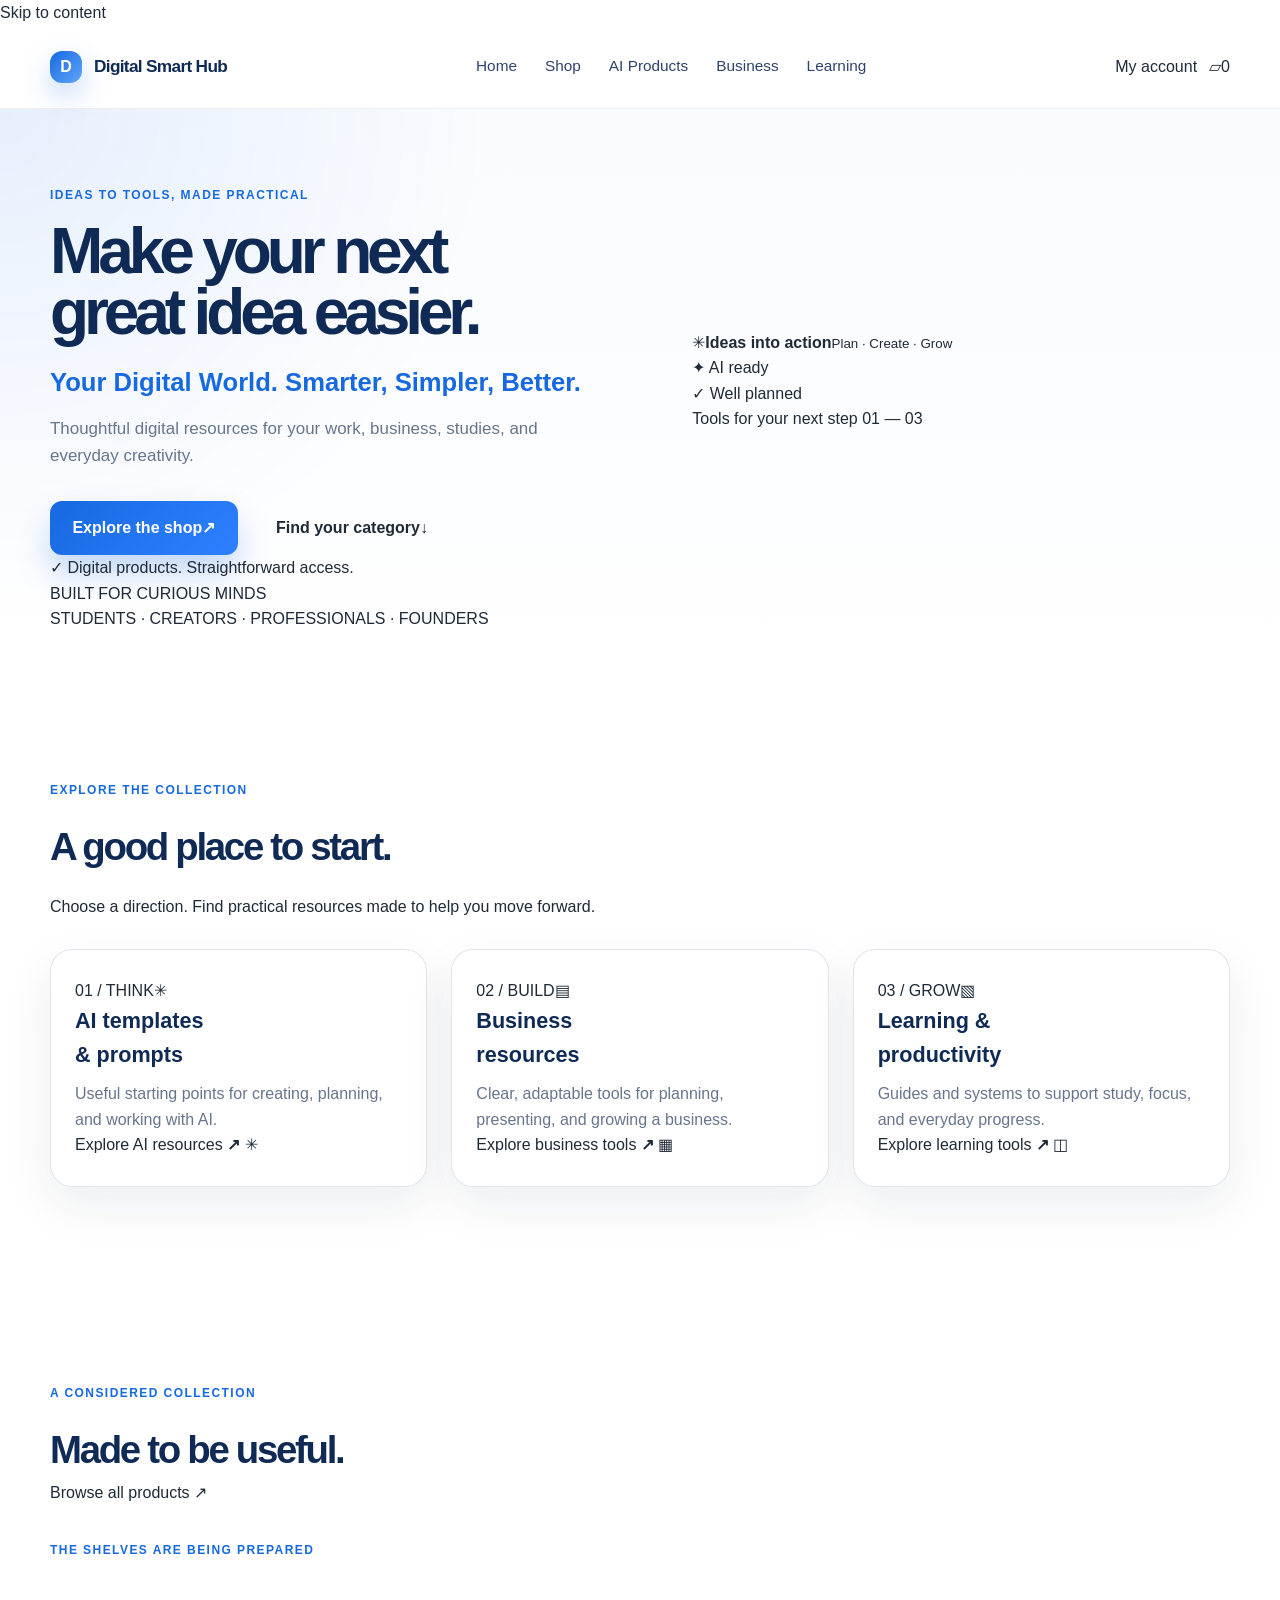
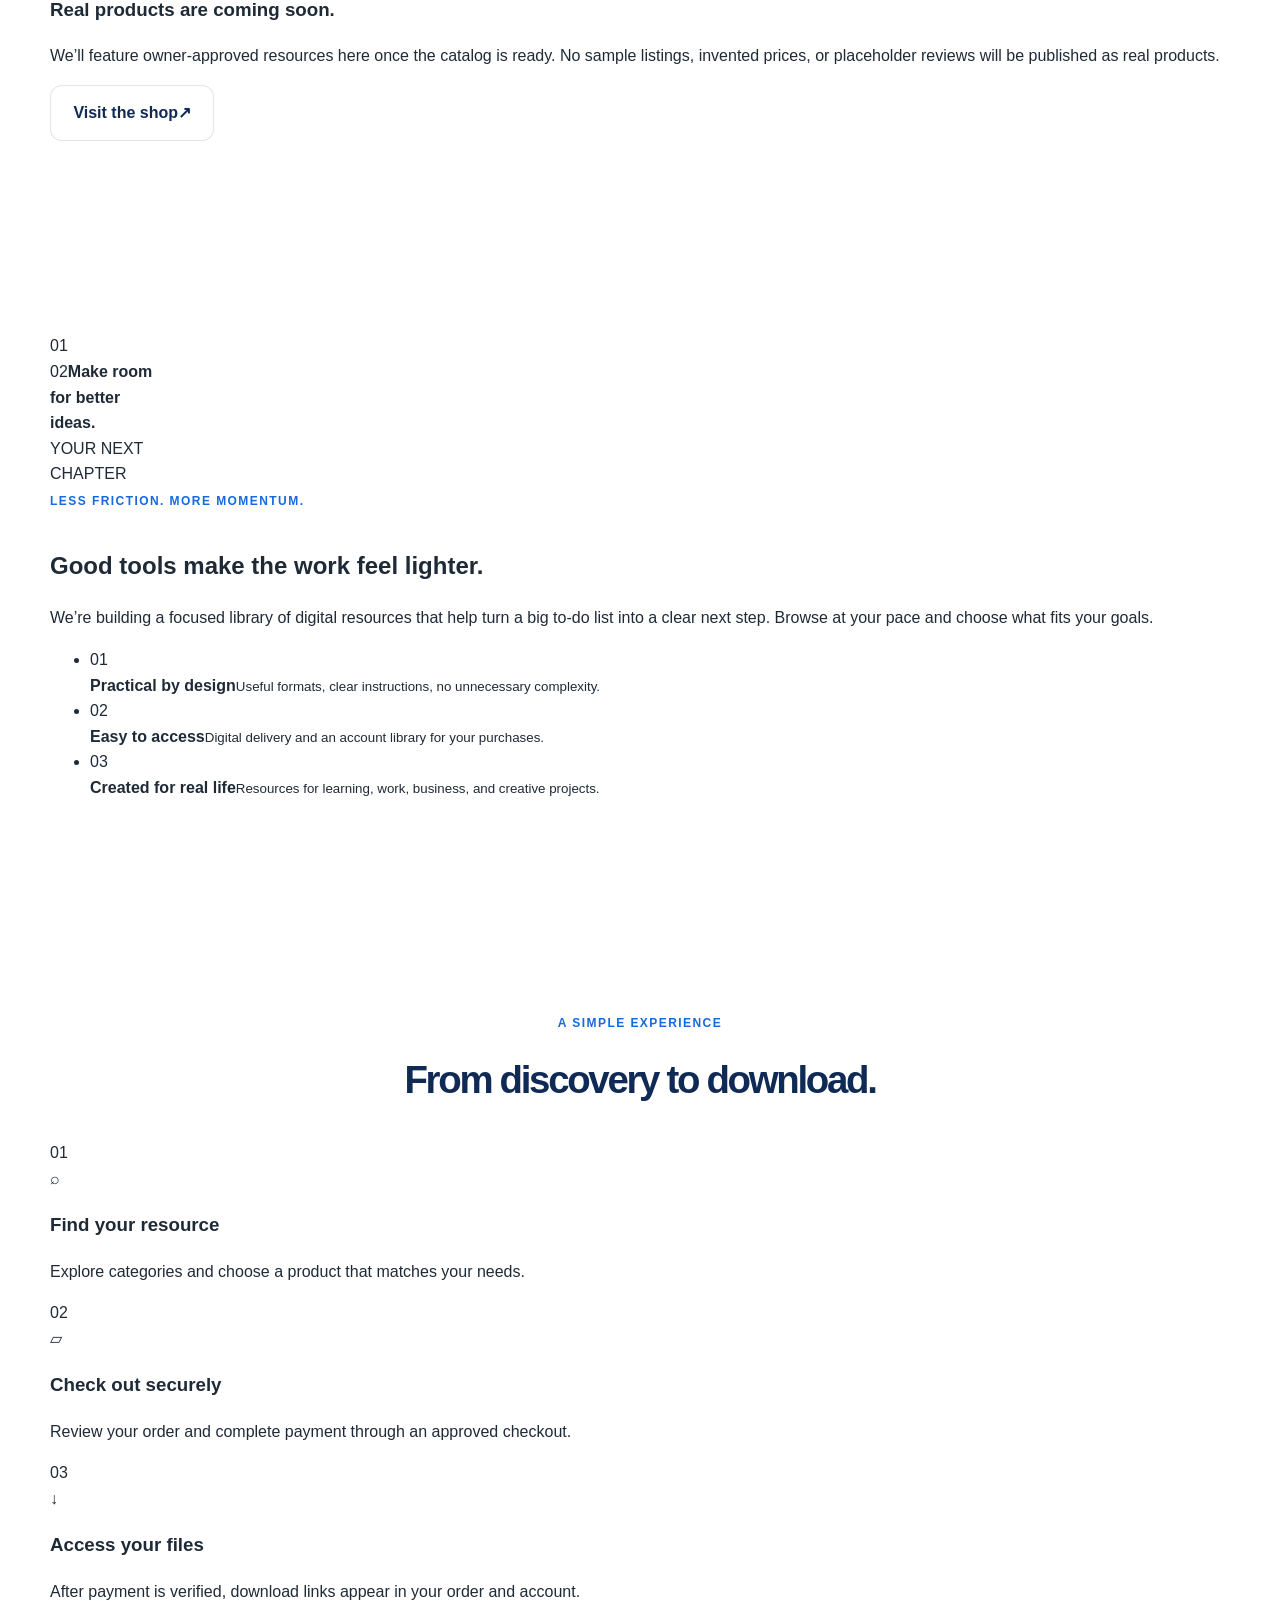
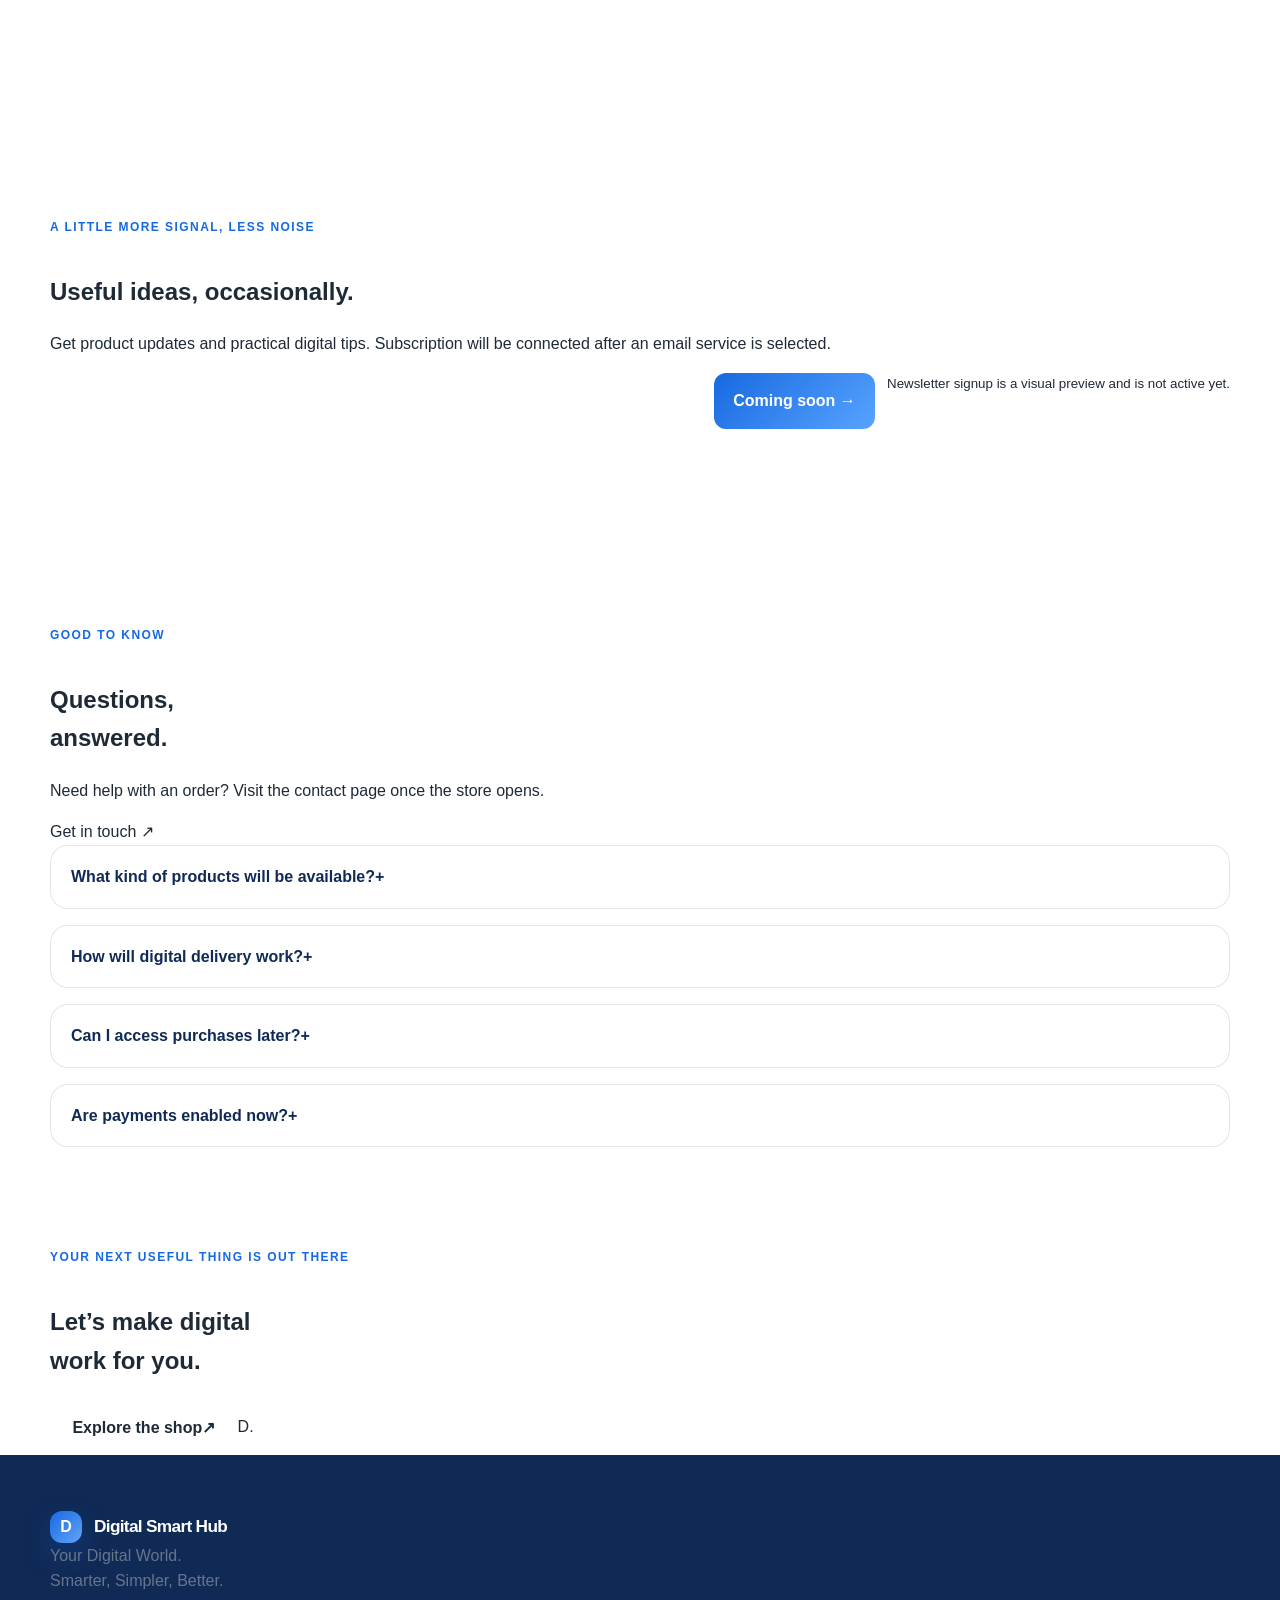
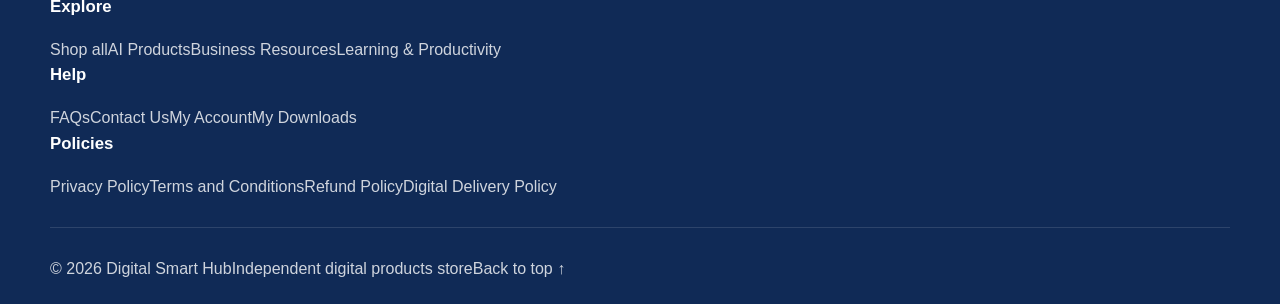
==== digital-smart-hub/index.html @ b4d683ee "Add Digital Smart Hub responsive homepage design prototype" ====
<!doctype html>
<html lang="en">
  <head>
    <meta charset="utf-8" />
    <meta name="viewport" content="width=device-width, initial-scale=1" />
    <meta name="theme-color" content="#102a56" />
    <title>Digital Smart Hub — Your Digital World. Smarter, Simpler, Better.</title>
    <meta name="description" content="Explore digital resources for AI, business, learning, and productivity. Digital Smart Hub helps you work and learn smarter." />
    <link rel="preconnect" href="https://fonts.googleapis.com" />
    <link rel="preconnect" href="https://fonts.gstatic.com" crossorigin />
    <link href="https://fonts.googleapis.com/css2?family=DM+Sans:wght@400;500;600;700&family=Manrope:wght@500;600;700;800&display=swap" rel="stylesheet" />
    <link rel="stylesheet" href="styles.css" />
  </head>
  <body>
    <a class="skip-link" href="#main">Skip to content</a>
    <header class="site-header">
      <div class="container nav-wrap">
        <a class="brand" href="index.html" aria-label="Digital Smart Hub home">
          <span class="brand-mark" aria-hidden="true">D</span>
          <span class="brand-text">Digital <strong>Smart Hub</strong></span>
        </a>
        <nav class="main-nav" aria-label="Main navigation">
          <a class="active" href="index.html">Home</a>
          <a href="shop.html">Shop</a>
          <a href="shop.html#ai">AI Products</a>
          <a href="shop.html#business">Business</a>
          <a href="shop.html#learning">Learning</a>
        </nav>
        <div class="nav-actions">
          <a class="account-link" href="#account">My account</a>
          <a class="cart-link" href="#cart" aria-label="Cart, 0 items"><span aria-hidden="true">▱</span><span class="cart-count">0</span></a>
        </div>
      </div>
    </header>

    <main id="main">
      <section class="hero">
        <div class="container hero-inner">
          <div class="hero-copy">
            <span class="eyebrow"><span class="eyebrow-dot"></span> Ideas to tools, made practical</span>
            <h1>Make your next<br /><span>great idea</span> easier.</h1>
            <p class="tagline">Your Digital World. Smarter, Simpler, Better.</p>
            <p class="subtext">Thoughtful digital resources for your work, business, studies, and everyday creativity.</p>
            <div class="hero-actions">
              <a class="btn btn-primary" href="shop.html">Explore the shop <span aria-hidden="true">↗</span></a>
              <a class="btn btn-text" href="#categories">Find your category <span aria-hidden="true">↓</span></a>
            </div>
            <div class="hero-note"><span class="note-check" aria-hidden="true">✓</span> Digital products. Straightforward access.</div>
          </div>
          <div class="hero-art" aria-label="Abstract illustration of digital tools and documents">
            <div class="art-orbit orbit-one"></div><div class="art-orbit orbit-two"></div>
            <div class="art-glow"></div>
            <div class="art-window window-back"><div class="window-top"><i></i><i></i><i></i></div><div class="window-lines"><b></b><b></b><b></b></div></div>
            <div class="art-window window-front"><div class="window-top"><i></i><i></i><i></i></div><div class="art-document"><span class="doc-icon">✳</span><b>Ideas into action</b><small>Plan · Create · Grow</small><span class="doc-progress"><i></i></span></div></div>
            <div class="floating-chip chip-ai"><span>✦</span> AI ready</div>
            <div class="floating-chip chip-plan"><span>✓</span> Well planned</div>
            <div class="art-caption">Tools for your next step <span>01 — 03</span></div>
          </div>
        </div>
        <div class="hero-bottom container"><span>BUILT FOR CURIOUS MINDS</span><div class="hero-bottom-line"></div><span>STUDENTS · CREATORS · PROFESSIONALS · FOUNDERS</span></div>
      </section>

      <section class="section categories" id="categories">
        <div class="container">
          <div class="section-heading heading-row"><div><span class="eyebrow">Explore the collection</span><h2>A good place to start.</h2></div><p>Choose a direction. Find practical resources made to help you move forward.</p></div>
          <div class="category-grid">
            <a class="category-card category-ai" id="ai" href="shop.html#ai">
              <span class="category-number">01 / THINK</span><span class="category-icon" aria-hidden="true">✳</span>
              <h3>AI templates<br />&amp; prompts</h3><p>Useful starting points for creating, planning, and working with AI.</p><span class="category-link">Explore AI resources <b aria-hidden="true">↗</b></span>
              <span class="category-decoration decoration-ai" aria-hidden="true">✳</span>
            </a>
            <a class="category-card category-business" id="business" href="shop.html#business">
              <span class="category-number">02 / BUILD</span><span class="category-icon" aria-hidden="true">▤</span>
              <h3>Business<br />resources</h3><p>Clear, adaptable tools for planning, presenting, and growing a business.</p><span class="category-link">Explore business tools <b aria-hidden="true">↗</b></span>
              <span class="category-decoration decoration-business" aria-hidden="true">▦</span>
            </a>
            <a class="category-card category-learning" id="learning" href="shop.html#learning">
              <span class="category-number">03 / GROW</span><span class="category-icon" aria-hidden="true">▧</span>
              <h3>Learning &amp;<br />productivity</h3><p>Guides and systems to support study, focus, and everyday progress.</p><span class="category-link">Explore learning tools <b aria-hidden="true">↗</b></span>
              <span class="category-decoration decoration-learning" aria-hidden="true">◫</span>
            </a>
          </div>
        </div>
      </section>

      <section class="featured section">
        <div class="container">
          <div class="section-heading heading-row"><div><span class="eyebrow">A considered collection</span><h2>Made to be useful.</h2></div><a class="underlined-link" href="shop.html">Browse all products <span aria-hidden="true">↗</span></a></div>
          <div class="empty-catalog">
            <div class="empty-icon" aria-hidden="true"><span></span><span></span><span></span></div>
            <div><span class="eyebrow">The shelves are being prepared</span><h3>Real products are coming soon.</h3><p>We’ll feature owner-approved resources here once the catalog is ready. No sample listings, invented prices, or placeholder reviews will be published as real products.</p></div>
            <a class="btn btn-secondary" href="shop.html">Visit the shop <span aria-hidden="true">↗</span></a>
          </div>
        </div>
      </section>

      <section class="editorial section">
        <div class="container editorial-grid">
          <div class="editorial-art" aria-hidden="true"><div class="editorial-paper paper-one"><span>01</span><i></i><i></i><i></i></div><div class="editorial-paper paper-two"><span>02</span><b>Make room<br />for better<br />ideas.</b><div class="paper-sun"></div></div><span class="editorial-stamp">YOUR NEXT<br />CHAPTER</span></div>
          <div class="editorial-copy"><span class="eyebrow">Less friction. More momentum.</span><h2>Good tools make the work feel lighter.</h2><p>We’re building a focused library of digital resources that help turn a big to-do list into a clear next step. Browse at your pace and choose what fits your goals.</p><ul class="value-list"><li><span>01</span><div><b>Practical by design</b><small>Useful formats, clear instructions, no unnecessary complexity.</small></div></li><li><span>02</span><div><b>Easy to access</b><small>Digital delivery and an account library for your purchases.</small></div></li><li><span>03</span><div><b>Created for real life</b><small>Resources for learning, work, business, and creative projects.</small></div></li></ul></div>
        </div>
      </section>

      <section class="section how-it-works">
        <div class="container"><div class="section-heading centered"><span class="eyebrow">A simple experience</span><h2>From discovery to download.</h2></div><div class="steps-grid"><article class="step"><span class="step-number">01</span><div class="step-mark">⌕</div><h3>Find your resource</h3><p>Explore categories and choose a product that matches your needs.</p></article><article class="step"><span class="step-number">02</span><div class="step-mark">▱</div><h3>Check out securely</h3><p>Review your order and complete payment through an approved checkout.</p></article><article class="step"><span class="step-number">03</span><div class="step-mark">↓</div><h3>Access your files</h3><p>After payment is verified, download links appear in your order and account.</p></article></div></div>
      </section>

      <section class="newsletter-section section">
        <div class="container newsletter-panel"><div><span class="eyebrow">A little more signal, less noise</span><h2>Useful ideas, occasionally.</h2><p>Get product updates and practical digital tips. Subscription will be connected after an email service is selected.</p></div><form class="newsletter-form" action="#" method="get"><label class="sr-only" for="newsletter-email">Your email address</label><input id="newsletter-email" type="email" placeholder="Your email address" autocomplete="email" required /><button type="button" aria-label="Newsletter signup not active yet">Coming soon <span aria-hidden="true">→</span></button><small>Newsletter signup is a visual preview and is not active yet.</small></form></div>
      </section>

      <section class="section faq-section" id="faq">
        <div class="container faq-layout"><div><span class="eyebrow">Good to know</span><h2>Questions,<br />answered.</h2><p>Need help with an order? Visit the contact page once the store opens.</p><a class="underlined-link" href="#contact">Get in touch <span aria-hidden="true">↗</span></a></div><div class="faq-list"><details><summary>What kind of products will be available?<span>+</span></summary><p>The planned catalog includes AI templates and prompts, business resources, and learning and productivity downloads. Only genuine, owner-approved products will be listed.</p></details><details><summary>How will digital delivery work?<span>+</span></summary><p>After a successful, verified payment, WooCommerce will provide access to downloadable files through the order confirmation and customer account.</p></details><details><summary>Can I access purchases later?<span>+</span></summary><p>Customers will be able to sign in and review eligible orders and downloads in their account. Exact download limits and expiry will depend on each product.</p></details><details><summary>Are payments enabled now?<span>+</span></summary><p>No. Payment methods will be enabled only after a gateway is verified for the merchant and approved by the owner.</p></details></div></div>
      </section>

      <section class="closing-cta"><div class="container closing-inner"><span class="eyebrow">Your next useful thing is out there</span><h2>Let’s make digital<br />work for you.</h2><a class="btn btn-light" href="shop.html">Explore the shop <span aria-hidden="true">↗</span></a><span class="closing-mark" aria-hidden="true">D.</span></div></section>
    </main>

    <footer class="site-footer" id="contact"><div class="container footer-main"><div class="footer-brand-col"><a class="brand footer-brand" href="index.html"><span class="brand-mark">D</span><span class="brand-text">Digital <strong>Smart Hub</strong></span></a><p>Your Digital World.<br />Smarter, Simpler, Better.</p></div><div class="footer-col"><h3>Explore</h3><a href="shop.html">Shop all</a><a href="shop.html#ai">AI Products</a><a href="shop.html#business">Business Resources</a><a href="shop.html#learning">Learning &amp; Productivity</a></div><div class="footer-col"><h3>Help</h3><a href="#faq">FAQs</a><a href="#contact">Contact Us</a><a href="#account">My Account</a><a href="#downloads">My Downloads</a></div><div class="footer-col"><h3>Policies</h3><a href="#privacy">Privacy Policy</a><a href="#terms">Terms and Conditions</a><a href="#refunds">Refund Policy</a><a href="#delivery">Digital Delivery Policy</a></div></div><div class="container footer-bottom"><span>© 2026 Digital Smart Hub</span><span>Independent digital products store</span><a href="#top">Back to top ↑</a></div></footer>
  </body>
</html>
---- digital-smart-hub/styles.css ----
:root {
  --white: #ffffff;
  --royal-blue: #1769e0;
  --midnight-navy: #102a56;
  --ice-blue: #eaf2ff;
  --soft-grey: #f4f6fa;
  --success-green: #19a974;
  --text: #1f2a37;
  --muted: #67758c;
  --border: rgba(16, 42, 86, 0.12);
  --shadow: 0 18px 48px rgba(17, 33, 58, 0.08);
}

* {
  box-sizing: border-box;
}

html {
  scroll-behavior: smooth;
}

body {
  margin: 0;
  font-family: "Inter", sans-serif;
  background: var(--white);
  color: var(--text);
  line-height: 1.6;
}

img {
  max-width: 100%;
  display: block;
}

a {
  color: inherit;
  text-decoration: none;
}

button,
input {
  font: inherit;
}

.container {
  width: min(1180px, calc(100% - 32px));
  margin: 0 auto;
}

.section {
  padding: 96px 0;
}

.alt-bg {
  background: linear-gradient(180deg, var(--ice-blue) 0%, rgba(234, 242, 255, 0.45) 100%);
}

.site-header {
  position: sticky;
  top: 0;
  z-index: 50;
  background: rgba(255, 255, 255, 0.9);
  backdrop-filter: blur(12px);
  border-bottom: 1px solid rgba(16, 42, 86, 0.08);
}

.nav-wrap {
  display: flex;
  align-items: center;
  justify-content: space-between;
  min-height: 82px;
  gap: 24px;
}

.brand {
  display: inline-flex;
  align-items: center;
  gap: 12px;
  font-weight: 800;
  color: var(--midnight-navy);
}

.brand-mark {
  display: grid;
  place-items: center;
  width: 32px;
  height: 32px;
  border-radius: 12px;
  background: linear-gradient(135deg, var(--royal-blue), #60a5fa);
  color: var(--white);
  font-size: 1rem;
  box-shadow: 0 12px 28px rgba(23, 105, 224, 0.26);
}

.brand-text {
  font-size: 1.08rem;
  letter-spacing: -0.04em;
}

.main-nav {
  display: flex;
  align-items: center;
  gap: 28px;
  color: var(--midnight-navy);
  font-size: 0.96rem;
}

.main-nav a {
  opacity: 0.88;
  transition: opacity 0.2s ease;
}

.main-nav a:hover,
.main-nav a:focus-visible {
  opacity: 1;
}

.nav-actions {
  display: flex;
  align-items: center;
  gap: 12px;
}

.btn {
  display: inline-flex;
  align-items: center;
  justify-content: center;
  border-radius: 12px;
  font-weight: 700;
  padding: 0.9rem 1.4rem;
  transition: transform 0.2s ease, box-shadow 0.2s ease;
}

.btn:hover,
.btn:focus-visible {
  transform: translateY(-1px);
}

.btn-primary {
  background: linear-gradient(135deg, var(--royal-blue), #2f80ff);
  color: var(--white);
  box-shadow: 0 18px 32px rgba(23, 105, 224, 0.25);
}

.btn-secondary,
.btn-ghost {
  background: var(--white);
  color: var(--midnight-navy);
  border: 1px solid var(--border);
}

.hero {
  background:
    radial-gradient(circle at top left, rgba(23, 105, 224, 0.08), transparent 35%),
    linear-gradient(180deg, #f9fbff 0%, #ffffff 100%);
  padding: 72px 0 48px;
}

.hero-inner {
  display: grid;
  grid-template-columns: 1.05fr 0.95fr;
  align-items: center;
  gap: 48px;
}

.eyebrow {
  display: inline-block;
  font-size: 0.75rem;
  font-weight: 700;
  letter-spacing: 0.12em;
  text-transform: uppercase;
  color: var(--royal-blue);
  margin-bottom: 16px;
}

.eyebrow-compact {
  letter-spacing: 0.1em;
}

.hero-copy h1 {
  margin: 0;
  font-size: clamp(2.8rem, 5vw, 5rem);
  line-height: 0.96;
  letter-spacing: -0.08em;
  color: var(--midnight-navy);
}

.tagline {
  margin: 18px 0 12px;
  font-size: clamp(1.15rem, 2vw, 1.6rem);
  font-weight: 650;
  color: var(--royal-blue);
}

.subtext {
  margin: 0;
  max-width: 560px;
  color: var(--muted);
  font-size: 1.06rem;
}

.hero-actions {
  display: flex;
  flex-wrap: wrap;
  gap: 16px;
  margin-top: 32px;
}

.trust-row {
  list-style: none;
  display: flex;
  gap: 20px;
  flex-wrap: wrap;
  padding: 0;
  margin: 28px 0 0;
  color: var(--muted);
  font-weight: 600;
}

.trust-row li {
  position: relative;
  padding-left: 18px;
}

.trust-row li::before {
  content: "•";
  position: absolute;
  left: 0;
  color: var(--success-green);
}

.hero-visual {
  display: flex;
  justify-content: center;
}

.product-showcase-card {
  width: min(480px, 100%);
  background: linear-gradient(180deg, #fbfcff 0%, #ffffff 100%);
  border: 1px solid var(--border);
  border-radius: 28px;
  box-shadow: var(--shadow);
  padding: 18px;
}

.product-ribbon {
  display: inline-flex;
  padding: 8px 12px;
  border-radius: 999px;
  background: rgba(23, 105, 224, 0.1);
  color: var(--royal-blue);
  font-size: 0.72rem;
  font-weight: 700;
  letter-spacing: 0.06em;
  text-transform: uppercase;
}

.product-visual {
  position: relative;
  display: grid;
  place-items: center;
  min-height: 290px;
  margin-top: 18px;
  border-radius: 18px;
  background: linear-gradient(135deg, rgba(23, 105, 224, 0.08), rgba(16, 42, 86, 0.04)), #f3f7ff;
  overflow: hidden;
}

.mini-card {
  position: absolute;
  border-radius: 18px;
  border: 1px solid rgba(16, 42, 86, 0.08);
  box-shadow: 0 18px 40px rgba(16, 42, 86, 0.08);
}

.card-1 {
  width: 220px;
  height: 130px;
  background: linear-gradient(135deg, rgba(23, 105, 224, 0.2), rgba(16, 42, 86, 0.12));
  transform: rotate(-10deg) translateX(-26px) translateY(24px);
}

.card-2 {
  width: 220px;
  height: 130px;
  background: linear-gradient(135deg, rgba(16, 42, 86, 0.15), rgba(23, 105, 224, 0.2));
  transform: translateY(-8px);
}

.card-3 {
  width: 180px;
  height: 100px;
  background: linear-gradient(135deg, rgba(146, 194, 255, 0.75), rgba(90, 161, 255, 0.4));
  transform: rotate(12deg) translateX(40px) translateY(42px);
}

.showcase-meta {
  padding: 20px 10px 8px;
}

.label {
  color: var(--royal-blue);
  letter-spacing: 0.08em;
  text-transform: uppercase;
  font-size: 0.7rem;
  font-weight: 700;
}

.showcase-meta h2 {
  margin: 10px 0 8px;
  font-size: clamp(1.6rem, 3vw, 2.25rem);
  letter-spacing: -0.06em;
  color: var(--midnight-navy);
}

.showcase-meta p {
  margin: 0;
  color: var(--muted);
}

.showcase-footer {
  display: flex;
  align-items: center;
  justify-content: space-between;
  gap: 12px;
  margin-top: 18px;
  color: var(--midnight-navy);
  font-weight: 600;
}

.price {
  color: var(--royal-blue);
}

.section-heading {
  margin-bottom: 30px;
}

.section-heading h2 {
  margin: 0;
  font-size: clamp(2rem, 3vw, 2.8rem);
  letter-spacing: -0.06em;
  color: var(--midnight-navy);
}

.centered {
  text-align: center;
}

.split-heading {
  display: flex;
  justify-content: space-between;
  align-items: end;
  gap: 16px;
}

.text-link {
  font-weight: 700;
  color: var(--royal-blue);
}

.category-grid,
.product-grid,
.benefit-grid,
.mini-grid {
  display: grid;
  gap: 24px;
}

.category-grid {
  grid-template-columns: repeat(3, minmax(0, 1fr));
}

.category-card {
  padding: 28px 24px;
  border: 1px solid var(--border);
  border-radius: 22px;
  background: var(--white);
  box-shadow: var(--shadow);
}

.card-blue {
  background: linear-gradient(180deg, rgba(23, 105, 224, 0.03), rgba(255, 255, 255, 1));
}

.card-navy {
  background: linear-gradient(180deg, rgba(16, 42, 86, 0.03), rgba(255, 255, 255, 1));
}

.card-sky {
  background: linear-gradient(180deg, rgba(92, 165, 255, 0.06), rgba(255, 255, 255, 1));
}

.icon-circle {
  width: 52px;
  height: 52px;
  display: grid;
  place-items: center;
  border-radius: 16px;
  background: var(--ice-blue);
  color: var(--royal-blue);
  font-size: 1.25rem;
  margin-bottom: 16px;
}

.category-card h3 {
  margin: 0 0 8px;
  font-size: 1.35rem;
  color: var(--midnight-navy);
}

.category-card p,
.product-body p,
.benefit-item p,
.mini-card-product p,
.site-footer p,
.site-footer li,
.faq-list p {
  margin: 0;
  color: var(--muted);
}

.product-grid {
  grid-template-columns: repeat(3, minmax(0, 1fr));
}

.product-card {
  border: 1px solid var(--border);
  border-radius: 22px;
  overflow: hidden;
  background: var(--white);
  box-shadow: var(--shadow);
}

.product-image {
  position: relative;
  display: grid;
  place-items: center;
  min-height: 180px;
  background: linear-gradient(135deg, rgba(23, 105, 224, 0.1), rgba(16, 42, 86, 0.06));
  color: var(--white);
  font-weight: 700;
  letter-spacing: 0.05em;
  text-transform: uppercase;
}

.product-image span {
  display: inline-flex;
  padding: 10px 14px;
  background: rgba(16, 42, 86, 0.4);
  border-radius: 999px;
}

.image-one {
  background: linear-gradient(135deg, #285dea, #64a4ff);
}

.image-two {
  background: linear-gradient(135deg, #102a56, #2a4a78);
}

.image-three {
  background: linear-gradient(135deg, #4cb5f5, #0f6db7);
}

.product-body {
  padding: 20px 20px 18px;
}

.tag {
  display: inline-flex;
  border-radius: 999px;
  padding: 6px 10px;
  background: var(--soft-grey);
  color: var(--royal-blue);
  font-size: 0.72rem;
  font-weight: 700;
  text-transform: uppercase;
  letter-spacing: 0.06em;
}

.product-body h3 {
  margin: 14px 0 10px;
  font-size: 1.45rem;
  letter-spacing: -0.04em;
  color: var(--midnight-navy);
}

.product-meta {
  display: flex;
  justify-content: space-between;
  align-items: center;
  margin-top: 18px;
  gap: 12px;
}

.meta-label {
  font-weight: 600;
  color: var(--muted);
}

.meta-price {
  font-weight: 800;
  color: var(--royal-blue);
}

.benefit-grid {
  grid-template-columns: repeat(3, minmax(0, 1fr));
}

.benefit-item {
  text-align: center;
  padding: 32px 22px;
  border-radius: 22px;
  background: rgba(255, 255, 255, 0.8);
  border: 1px solid var(--border);
}

.icon {
  width: 64px;
  height: 64px;
  margin: 0 auto 14px;
  display: grid;
  place-items: center;
  border-radius: 18px;
  background: var(--ice-blue);
  font-size: 2rem;
}

.benefit-item h3 {
  margin: 0 0 8px;
  font-size: 1.35rem;
  color: var(--midnight-navy);
}

.mini-grid {
  grid-template-columns: repeat(3, minmax(0, 1fr));
}

.mini-card-product {
  padding: 22px 18px;
  border-radius: 18px;
  background: var(--white);
  border: 1px solid var(--border);
  box-shadow: var(--shadow);
}

.mini-badge {
  display: inline-flex;
  padding: 6px 10px;
  border-radius: 999px;
  background: rgba(25, 169, 116, 0.1);
  color: var(--success-green);
  font-size: 0.68rem;
  font-weight: 800;
  letter-spacing: 0.08em;
  text-transform: uppercase;
}

.mini-card-product h4 {
  margin: 14px 0 10px;
  letter-spacing: -0.04em;
  font-size: 1.3rem;
  color: var(--midnight-navy);
}

.faq-wrap {
  max-width: 980px;
}

.faq-list {
  display: grid;
  gap: 16px;
}

.faq-list details {
  background: rgba(255, 255, 255, 0.9);
  border: 1px solid var(--border);
  border-radius: 18px;
  padding: 18px 20px;
}

.faq-list summary {
  cursor: pointer;
  list-style: none;
  font-weight: 700;
  color: var(--midnight-navy);
}

.faq-list summary::-webkit-details-marker {
  display: none;
}

.faq-list p {
  margin-top: 12px;
}

.cta-panel {
  display: flex;
  justify-content: space-between;
  align-items: center;
  gap: 20px;
  background: linear-gradient(135deg, rgba(23, 105, 224, 0.08), rgba(16, 42, 86, 0.04));
  border: 1px solid var(--border);
  border-radius: 26px;
  padding: 32px 28px;
  box-shadow: var(--shadow);
}

.cta-panel h2 {
  margin: 6px 0 0;
  font-size: clamp(1.8rem, 2.3vw, 2.6rem);
  letter-spacing: -0.06em;
  color: var(--midnight-navy);
}

.site-footer {
  background: var(--midnight-navy);
  color: rgba(255, 255, 255, 0.8);
  padding: 56px 0 22px;
}

.footer-grid {
  display: grid;
  grid-template-columns: 1.4fr 0.8fr 0.8fr 1.2fr;
  gap: 36px;
}

.footer-brand {
  color: var(--white);
}

.site-footer h3 {
  margin: 0 0 16px;
  font-size: 1.05rem;
  color: var(--white);
}

.site-footer ul {
  list-style: none;
  padding: 0;
  margin: 0;
  display: grid;
  gap: 10px;
}

.newsletter-form {
  display: flex;
  gap: 12px;
  margin-top: 12px;
}

.newsletter-form input {
  flex: 1;
  min-width: 0;
  border: 1px solid rgba(255, 255, 255, 0.2);
  background: rgba(255, 255, 255, 0.05);
  border-radius: 12px;
  color: var(--white);
  padding: 0.9rem 1rem;
}

.newsletter-form input::placeholder {
  color: rgba(255, 255, 255, 0.6);
}

.newsletter-form button {
  border: none;
  border-radius: 12px;
  background: linear-gradient(135deg, var(--royal-blue), #58a3ff);
  color: var(--white);
  padding: 0.9rem 1.2rem;
  font-weight: 700;
  cursor: pointer;
}

.footer-bottom {
  padding-top: 28px;
  margin-top: 28px;
  border-top: 1px solid rgba(255, 255, 255, 0.12);
}

.sr-only {
  position: absolute;
  width: 1px;
  height: 1px;
  padding: 0;
  margin: -1px;
  overflow: hidden;
  clip: rect(0, 0, 0, 0);
  white-space: nowrap;
  border: 0;
}

@media (max-width: 980px) {
  .main-nav {
    display: none;
  }

  .hero-inner,
  .category-grid,
  .product-grid,
  .benefit-grid,
  .mini-grid,
  .footer-grid,
  .cta-panel {
    grid-template-columns: 1fr;
    display: grid;
  }

  .cta-panel {
    justify-content: stretch;
    align-items: flex-start;
  }

  .hero-inner {
    gap: 24px;
  }
}

@media (max-width: 620px) {
  .nav-wrap {
    min-height: 70px;
  }

  .nav-actions {
    display: none;
  }

  .btn {
    width: 100%;
  }

  .hero-actions {
    display: grid;
    grid-template-columns: 1fr;
  }

  .section {
    padding: 72px 0;
  }

  .split-heading {
    display: block;
  }

  .newsletter-form {
    flex-direction: column;
  }
}
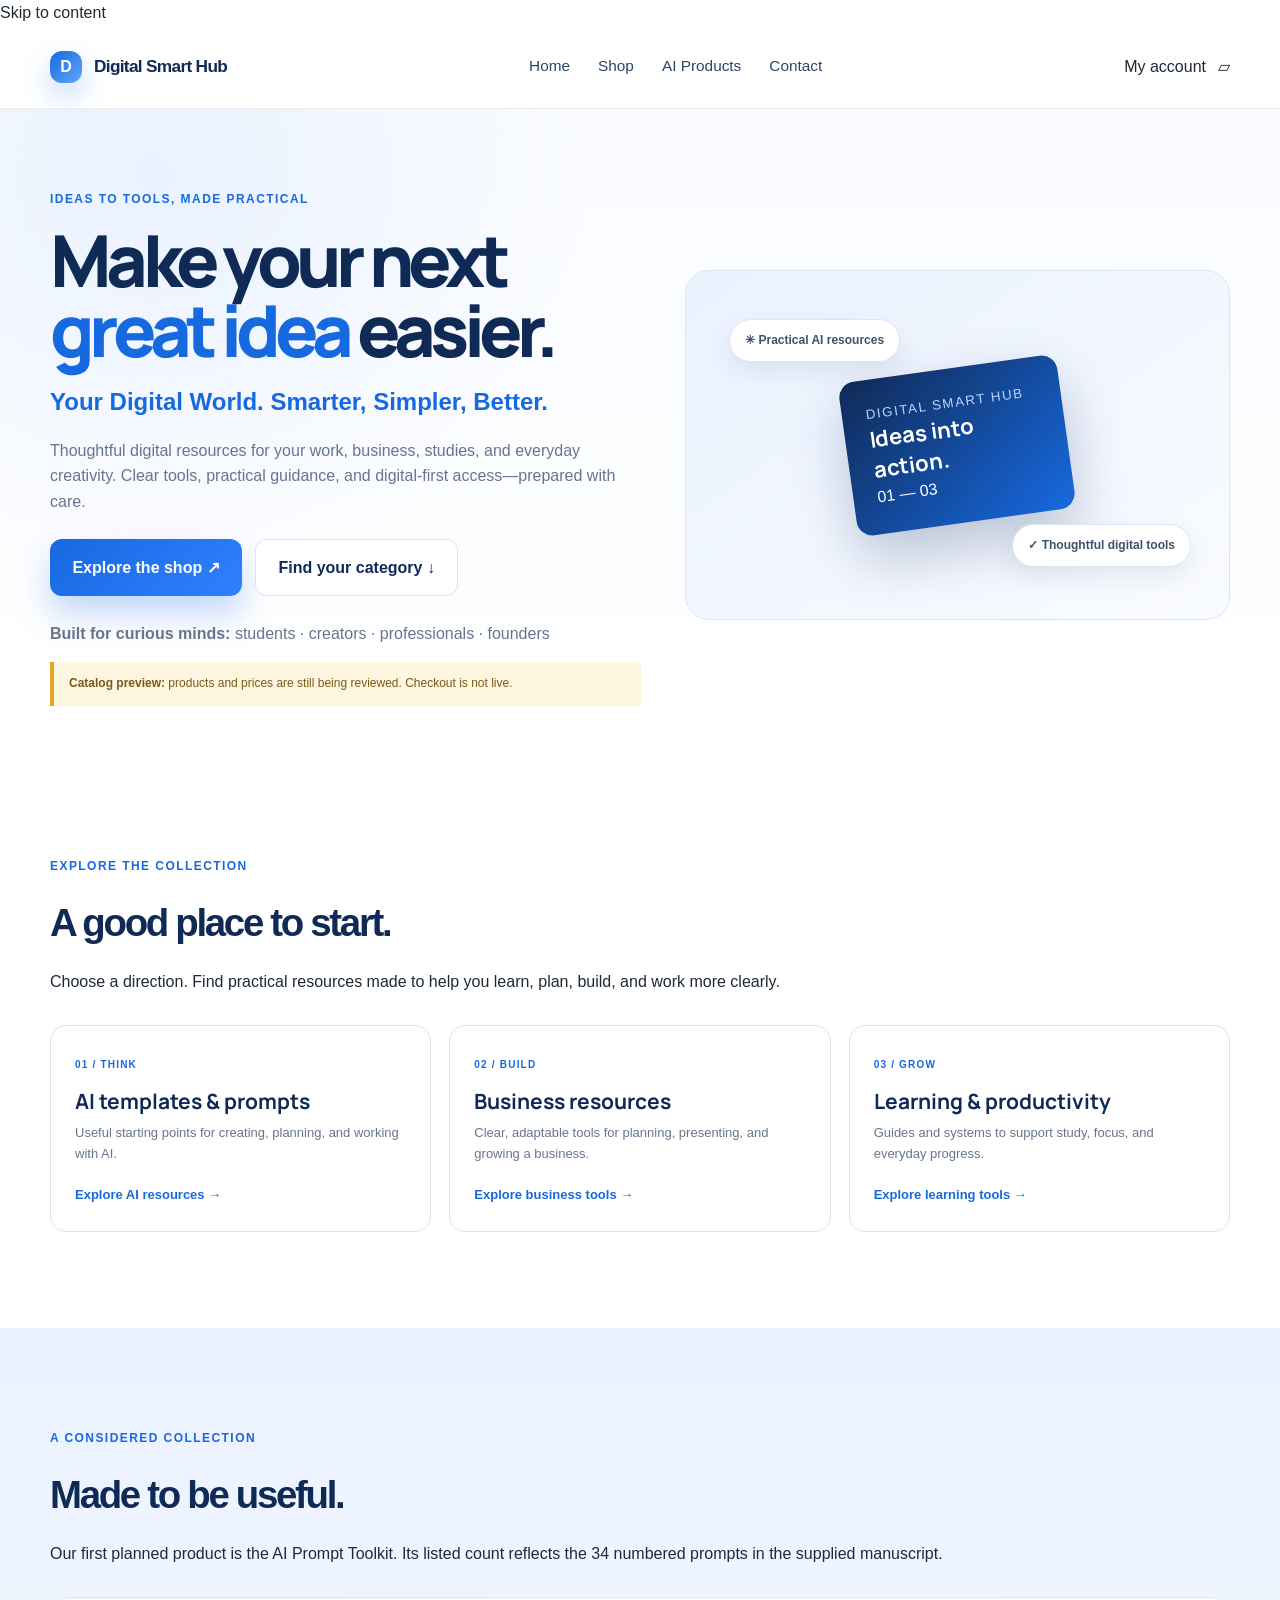
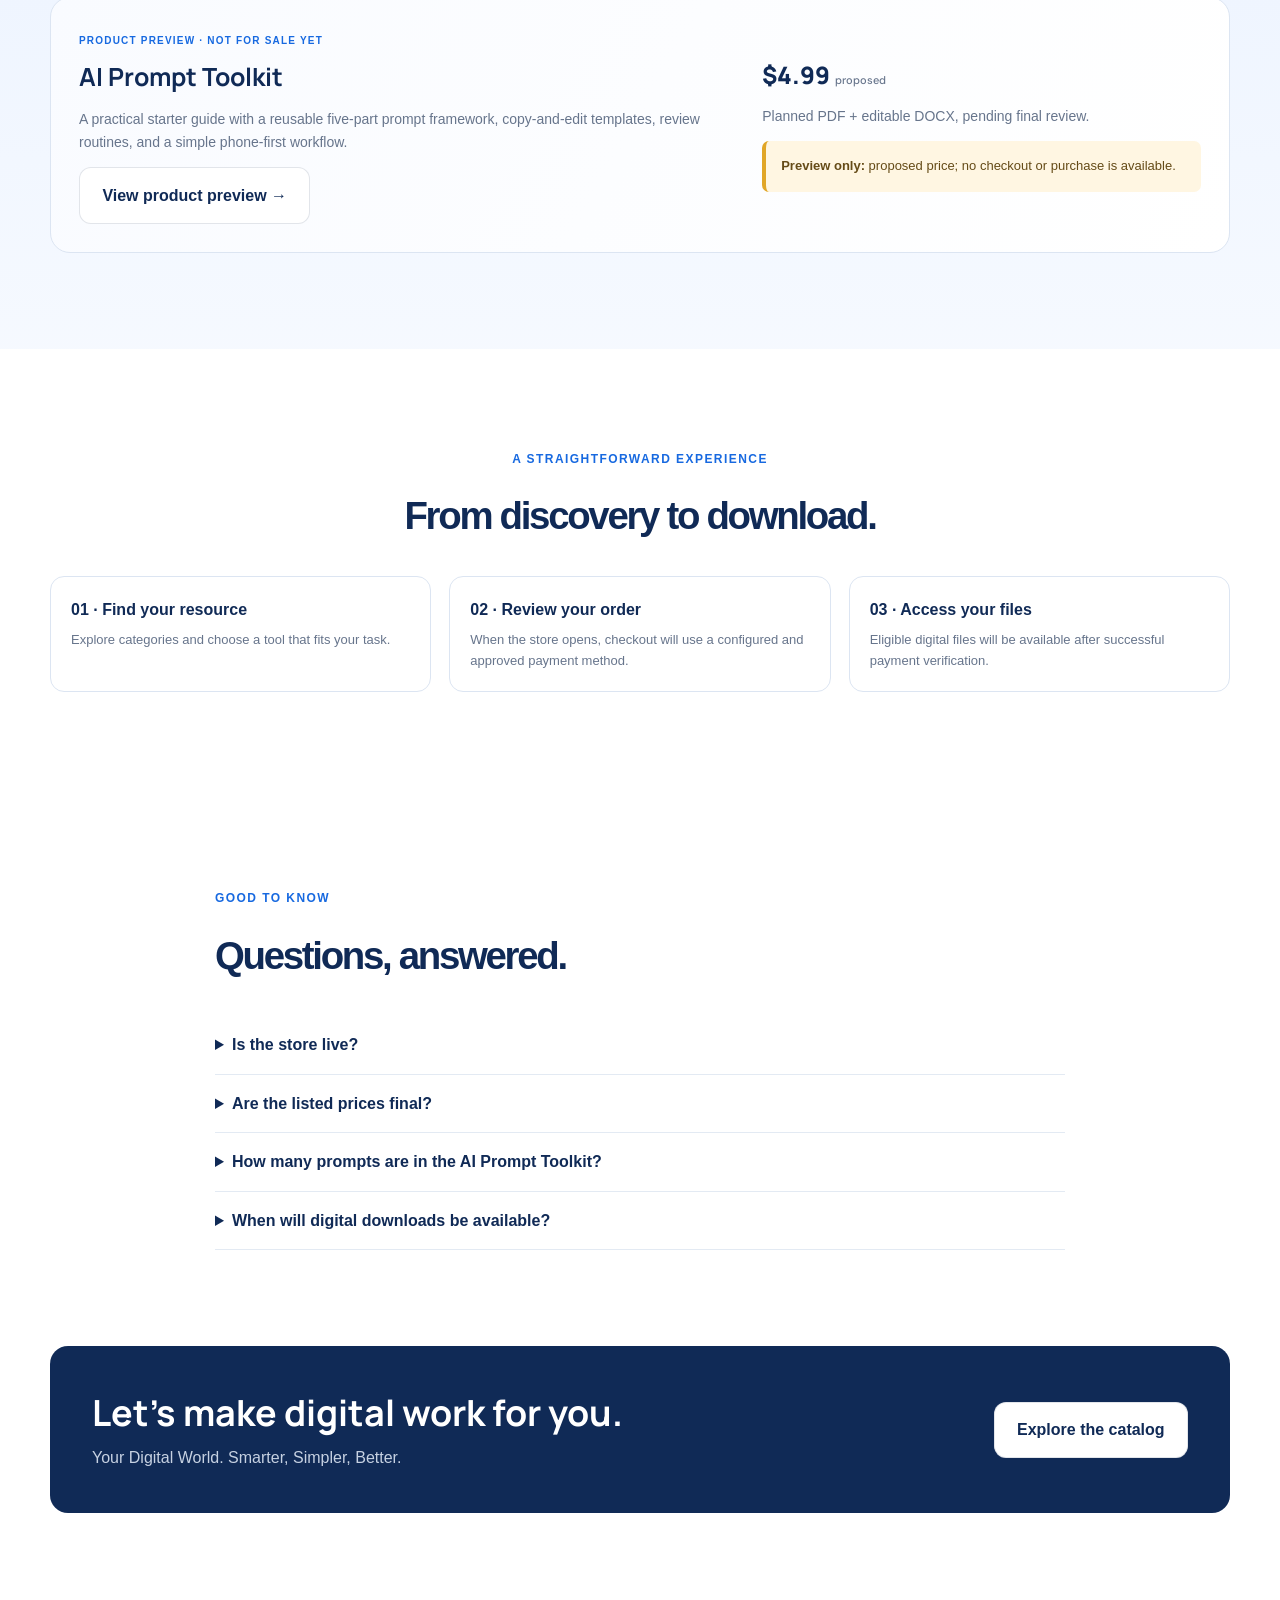
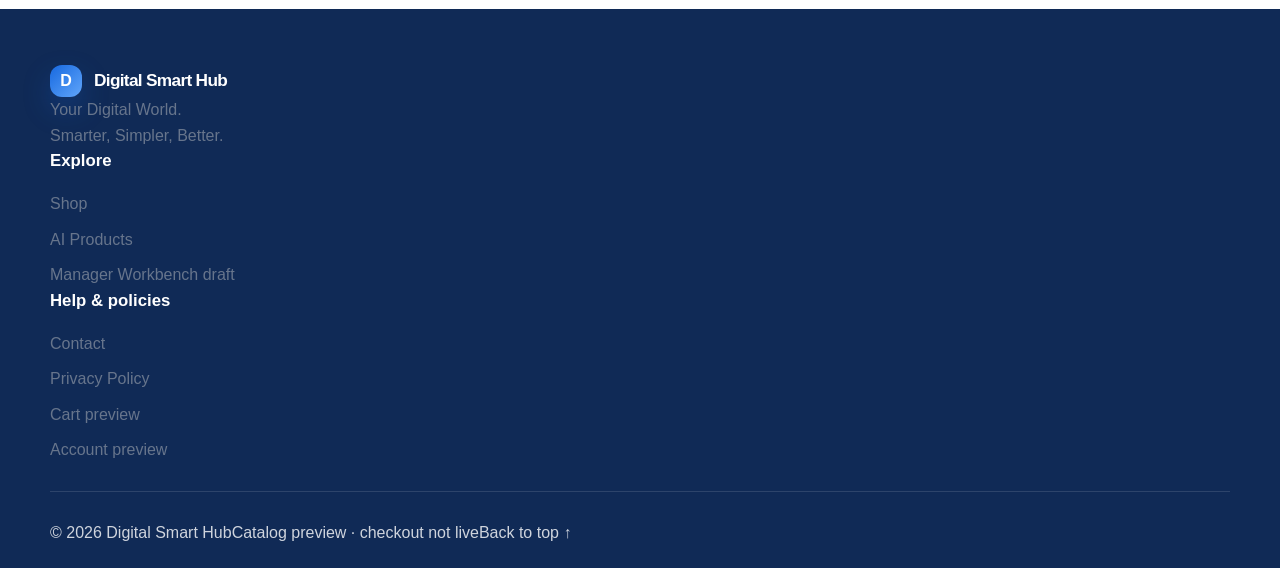
==== commit a1eeff18: "Refine premium product, cart/account mockups, and consolidated brand-aligned homepage" ====
--- a/digital-smart-hub/index.html
+++ b/digital-smart-hub/index.html
@@ -1,121 +1,18 @@
 <!doctype html>
 <html lang="en">
-  <head>
-    <meta charset="utf-8" />
-    <meta name="viewport" content="width=device-width, initial-scale=1" />
-    <meta name="theme-color" content="#102a56" />
-    <title>Digital Smart Hub — Your Digital World. Smarter, Simpler, Better.</title>
-    <meta name="description" content="Explore digital resources for AI, business, learning, and productivity. Digital Smart Hub helps you work and learn smarter." />
-    <link rel="preconnect" href="https://fonts.googleapis.com" />
-    <link rel="preconnect" href="https://fonts.gstatic.com" crossorigin />
-    <link href="https://fonts.googleapis.com/css2?family=DM+Sans:wght@400;500;600;700&family=Manrope:wght@500;600;700;800&display=swap" rel="stylesheet" />
-    <link rel="stylesheet" href="styles.css" />
-  </head>
-  <body>
-    <a class="skip-link" href="#main">Skip to content</a>
-    <header class="site-header">
-      <div class="container nav-wrap">
-        <a class="brand" href="index.html" aria-label="Digital Smart Hub home">
-          <span class="brand-mark" aria-hidden="true">D</span>
-          <span class="brand-text">Digital <strong>Smart Hub</strong></span>
-        </a>
-        <nav class="main-nav" aria-label="Main navigation">
-          <a class="active" href="index.html">Home</a>
-          <a href="shop.html">Shop</a>
-          <a href="shop.html#ai">AI Products</a>
-          <a href="shop.html#business">Business</a>
-          <a href="shop.html#learning">Learning</a>
-        </nav>
-        <div class="nav-actions">
-          <a class="account-link" href="#account">My account</a>
-          <a class="cart-link" href="#cart" aria-label="Cart, 0 items"><span aria-hidden="true">▱</span><span class="cart-count">0</span></a>
-        </div>
-      </div>
-    </header>
-
-    <main id="main">
-      <section class="hero">
-        <div class="container hero-inner">
-          <div class="hero-copy">
-            <span class="eyebrow"><span class="eyebrow-dot"></span> Ideas to tools, made practical</span>
-            <h1>Make your next<br /><span>great idea</span> easier.</h1>
-            <p class="tagline">Your Digital World. Smarter, Simpler, Better.</p>
-            <p class="subtext">Thoughtful digital resources for your work, business, studies, and everyday creativity.</p>
-            <div class="hero-actions">
-              <a class="btn btn-primary" href="shop.html">Explore the shop <span aria-hidden="true">↗</span></a>
-              <a class="btn btn-text" href="#categories">Find your category <span aria-hidden="true">↓</span></a>
-            </div>
-            <div class="hero-note"><span class="note-check" aria-hidden="true">✓</span> Digital products. Straightforward access.</div>
-          </div>
-          <div class="hero-art" aria-label="Abstract illustration of digital tools and documents">
-            <div class="art-orbit orbit-one"></div><div class="art-orbit orbit-two"></div>
-            <div class="art-glow"></div>
-            <div class="art-window window-back"><div class="window-top"><i></i><i></i><i></i></div><div class="window-lines"><b></b><b></b><b></b></div></div>
-            <div class="art-window window-front"><div class="window-top"><i></i><i></i><i></i></div><div class="art-document"><span class="doc-icon">✳</span><b>Ideas into action</b><small>Plan · Create · Grow</small><span class="doc-progress"><i></i></span></div></div>
-            <div class="floating-chip chip-ai"><span>✦</span> AI ready</div>
-            <div class="floating-chip chip-plan"><span>✓</span> Well planned</div>
-            <div class="art-caption">Tools for your next step <span>01 — 03</span></div>
-          </div>
-        </div>
-        <div class="hero-bottom container"><span>BUILT FOR CURIOUS MINDS</span><div class="hero-bottom-line"></div><span>STUDENTS · CREATORS · PROFESSIONALS · FOUNDERS</span></div>
-      </section>
-
-      <section class="section categories" id="categories">
-        <div class="container">
-          <div class="section-heading heading-row"><div><span class="eyebrow">Explore the collection</span><h2>A good place to start.</h2></div><p>Choose a direction. Find practical resources made to help you move forward.</p></div>
-          <div class="category-grid">
-            <a class="category-card category-ai" id="ai" href="shop.html#ai">
-              <span class="category-number">01 / THINK</span><span class="category-icon" aria-hidden="true">✳</span>
-              <h3>AI templates<br />&amp; prompts</h3><p>Useful starting points for creating, planning, and working with AI.</p><span class="category-link">Explore AI resources <b aria-hidden="true">↗</b></span>
-              <span class="category-decoration decoration-ai" aria-hidden="true">✳</span>
-            </a>
-            <a class="category-card category-business" id="business" href="shop.html#business">
-              <span class="category-number">02 / BUILD</span><span class="category-icon" aria-hidden="true">▤</span>
-              <h3>Business<br />resources</h3><p>Clear, adaptable tools for planning, presenting, and growing a business.</p><span class="category-link">Explore business tools <b aria-hidden="true">↗</b></span>
-              <span class="category-decoration decoration-business" aria-hidden="true">▦</span>
-            </a>
-            <a class="category-card category-learning" id="learning" href="shop.html#learning">
-              <span class="category-number">03 / GROW</span><span class="category-icon" aria-hidden="true">▧</span>
-              <h3>Learning &amp;<br />productivity</h3><p>Guides and systems to support study, focus, and everyday progress.</p><span class="category-link">Explore learning tools <b aria-hidden="true">↗</b></span>
-              <span class="category-decoration decoration-learning" aria-hidden="true">◫</span>
-            </a>
-          </div>
-        </div>
-      </section>
-
-      <section class="featured section">
-        <div class="container">
-          <div class="section-heading heading-row"><div><span class="eyebrow">A considered collection</span><h2>Made to be useful.</h2></div><a class="underlined-link" href="shop.html">Browse all products <span aria-hidden="true">↗</span></a></div>
-          <div class="empty-catalog">
-            <div class="empty-icon" aria-hidden="true"><span></span><span></span><span></span></div>
-            <div><span class="eyebrow">The shelves are being prepared</span><h3>Real products are coming soon.</h3><p>We’ll feature owner-approved resources here once the catalog is ready. No sample listings, invented prices, or placeholder reviews will be published as real products.</p></div>
-            <a class="btn btn-secondary" href="shop.html">Visit the shop <span aria-hidden="true">↗</span></a>
-          </div>
-        </div>
-      </section>
-
-      <section class="editorial section">
-        <div class="container editorial-grid">
-          <div class="editorial-art" aria-hidden="true"><div class="editorial-paper paper-one"><span>01</span><i></i><i></i><i></i></div><div class="editorial-paper paper-two"><span>02</span><b>Make room<br />for better<br />ideas.</b><div class="paper-sun"></div></div><span class="editorial-stamp">YOUR NEXT<br />CHAPTER</span></div>
-          <div class="editorial-copy"><span class="eyebrow">Less friction. More momentum.</span><h2>Good tools make the work feel lighter.</h2><p>We’re building a focused library of digital resources that help turn a big to-do list into a clear next step. Browse at your pace and choose what fits your goals.</p><ul class="value-list"><li><span>01</span><div><b>Practical by design</b><small>Useful formats, clear instructions, no unnecessary complexity.</small></div></li><li><span>02</span><div><b>Easy to access</b><small>Digital delivery and an account library for your purchases.</small></div></li><li><span>03</span><div><b>Created for real life</b><small>Resources for learning, work, business, and creative projects.</small></div></li></ul></div>
-        </div>
-      </section>
-
-      <section class="section how-it-works">
-        <div class="container"><div class="section-heading centered"><span class="eyebrow">A simple experience</span><h2>From discovery to download.</h2></div><div class="steps-grid"><article class="step"><span class="step-number">01</span><div class="step-mark">⌕</div><h3>Find your resource</h3><p>Explore categories and choose a product that matches your needs.</p></article><article class="step"><span class="step-number">02</span><div class="step-mark">▱</div><h3>Check out securely</h3><p>Review your order and complete payment through an approved checkout.</p></article><article class="step"><span class="step-number">03</span><div class="step-mark">↓</div><h3>Access your files</h3><p>After payment is verified, download links appear in your order and account.</p></article></div></div>
-      </section>
-
-      <section class="newsletter-section section">
-        <div class="container newsletter-panel"><div><span class="eyebrow">A little more signal, less noise</span><h2>Useful ideas, occasionally.</h2><p>Get product updates and practical digital tips. Subscription will be connected after an email service is selected.</p></div><form class="newsletter-form" action="#" method="get"><label class="sr-only" for="newsletter-email">Your email address</label><input id="newsletter-email" type="email" placeholder="Your email address" autocomplete="email" required /><button type="button" aria-label="Newsletter signup not active yet">Coming soon <span aria-hidden="true">→</span></button><small>Newsletter signup is a visual preview and is not active yet.</small></form></div>
-      </section>
-
-      <section class="section faq-section" id="faq">
-        <div class="container faq-layout"><div><span class="eyebrow">Good to know</span><h2>Questions,<br />answered.</h2><p>Need help with an order? Visit the contact page once the store opens.</p><a class="underlined-link" href="#contact">Get in touch <span aria-hidden="true">↗</span></a></div><div class="faq-list"><details><summary>What kind of products will be available?<span>+</span></summary><p>The planned catalog includes AI templates and prompts, business resources, and learning and productivity downloads. Only genuine, owner-approved products will be listed.</p></details><details><summary>How will digital delivery work?<span>+</span></summary><p>After a successful, verified payment, WooCommerce will provide access to downloadable files through the order confirmation and customer account.</p></details><details><summary>Can I access purchases later?<span>+</span></summary><p>Customers will be able to sign in and review eligible orders and downloads in their account. Exact download limits and expiry will depend on each product.</p></details><details><summary>Are payments enabled now?<span>+</span></summary><p>No. Payment methods will be enabled only after a gateway is verified for the merchant and approved by the owner.</p></details></div></div>
-      </section>
-
-      <section class="closing-cta"><div class="container closing-inner"><span class="eyebrow">Your next useful thing is out there</span><h2>Let’s make digital<br />work for you.</h2><a class="btn btn-light" href="shop.html">Explore the shop <span aria-hidden="true">↗</span></a><span class="closing-mark" aria-hidden="true">D.</span></div></section>
-    </main>
-
-    <footer class="site-footer" id="contact"><div class="container footer-main"><div class="footer-brand-col"><a class="brand footer-brand" href="index.html"><span class="brand-mark">D</span><span class="brand-text">Digital <strong>Smart Hub</strong></span></a><p>Your Digital World.<br />Smarter, Simpler, Better.</p></div><div class="footer-col"><h3>Explore</h3><a href="shop.html">Shop all</a><a href="shop.html#ai">AI Products</a><a href="shop.html#business">Business Resources</a><a href="shop.html#learning">Learning &amp; Productivity</a></div><div class="footer-col"><h3>Help</h3><a href="#faq">FAQs</a><a href="#contact">Contact Us</a><a href="#account">My Account</a><a href="#downloads">My Downloads</a></div><div class="footer-col"><h3>Policies</h3><a href="#privacy">Privacy Policy</a><a href="#terms">Terms and Conditions</a><a href="#refunds">Refund Policy</a><a href="#delivery">Digital Delivery Policy</a></div></div><div class="container footer-bottom"><span>© 2026 Digital Smart Hub</span><span>Independent digital products store</span><a href="#top">Back to top ↑</a></div></footer>
-  </body>
-</html>
+<head>
+  <meta charset="utf-8"/><meta name="viewport" content="width=device-width, initial-scale=1"/><meta name="theme-color" content="#102a56"/>
+  <title>Digital Smart Hub | Your Digital World. Smarter, Simpler, Better.</title>
+  <meta name="description" content="Practical digital resources for AI, business, learning, and everyday productivity. Explore the Digital Smart Hub catalog preview."/>
+  <link rel="preconnect" href="https://fonts.googleapis.com"/><link rel="preconnect" href="https://fonts.gstatic.com" crossorigin/><link href="https://fonts.googleapis.com/css2?family=DM+Sans:wght@400;500;600;700&family=Manrope:wght@500;600;700;800&display=swap" rel="stylesheet"/><link rel="stylesheet" href="styles.css"/>
+  <style>.home-hero{padding:76px 0 50px;background:radial-gradient(circle at 12% 10%,#eaf2ff 0,transparent 34%),linear-gradient(180deg,#f9fbff,#fff)}.home-grid{display:grid;grid-template-columns:1.04fr .96fr;gap:44px;align-items:center}.home-copy h1{font:800 clamp(2.8rem,5.6vw,5.3rem)/.98 Manrope,sans-serif;letter-spacing:-.08em;color:#102a56;margin:0}.home-copy h1 span{color:#1769e0}.home-copy .tagline{font-weight:700;color:#1769e0;font-size:clamp(1.1rem,2vw,1.5rem);margin:18px 0 8px}.home-copy p{color:#67758c;max-width:580px}.home-actions{display:flex;gap:13px;flex-wrap:wrap;margin:25px 0}.home-art{min-height:350px;border-radius:24px;background:linear-gradient(145deg,#eaf2ff,#f9fbff);position:relative;display:grid;place-items:center;overflow:hidden;border:1px solid #dce5f2}.home-art-card{width:220px;height:155px;border-radius:16px;background:linear-gradient(140deg,#102a56,#1769e0);box-shadow:0 24px 55px #102a5640;transform:rotate(-8deg);padding:24px;color:#fff;display:flex;flex-direction:column;justify-content:space-between}.home-art-card strong{font:700 22px Manrope,sans-serif}.home-art-card small{letter-spacing:.12em;text-transform:uppercase;color:#b9d5ff}.art-chip{position:absolute;background:#fff;padding:11px 15px;border:1px solid #dce5f2;border-radius:99px;box-shadow:0 10px 24px #102a5615;color:#40516c;font-size:12px;font-weight:700}.chip-a{top:48px;left:8%}.chip-b{right:7%;bottom:52px}.home-status{margin-top:16px;font-size:12px;color:#7a5a17;background:#fff6e2;border-left:4px solid #e1a627;padding:12px 15px}.home-cats{display:grid;grid-template-columns:repeat(3,1fr);gap:18px}.home-cat{padding:24px;border:1px solid #dce5f2;border-radius:16px;background:#fff}.home-cat .number{font-size:10px;color:#1769e0;font-weight:800;letter-spacing:.12em}.home-cat h3{font:700 21px Manrope,sans-serif;color:#102a56;margin:12px 0 8px}.home-cat p{font-size:13px;color:#67758c;margin:0 0 16px}.home-cat a{font-size:13px;color:#1769e0;font-weight:700}.home-product{display:grid;grid-template-columns:1.2fr .8fr;gap:25px;align-items:center;padding:28px;border:1px solid #dce5f2;border-radius:20px;background:linear-gradient(120deg,#f9fbff,#fff)}.home-product h3{font:700 25px Manrope,sans-serif;color:#102a56;margin:8px 0}.home-product p{color:#67758c;font-size:14px}.home-price{font:800 24px Manrope,sans-serif;color:#102a56}.home-price small{font:500 11px 'DM Sans',sans-serif;color:#67758c}.home-preview-label{color:#1769e0;font-size:10px;font-weight:800;letter-spacing:.12em;text-transform:uppercase}.home-note{padding:15px;background:#fff6e2;border-left:4px solid #e1a627;color:#654b17;font-size:13px;border-radius:7px}.home-steps{display:grid;grid-template-columns:repeat(3,1fr);gap:18px}.home-step{padding:20px;border:1px solid #dce5f2;border-radius:14px}.home-step b{color:#102a56}.home-step p{font-size:13px;color:#67758c;margin:7px 0 0}.home-faq{max-width:850px}.home-faq details{border-bottom:1px solid #e3eaf3;padding:16px 0}.home-faq summary{font-weight:700;color:#102a56;cursor:pointer}.home-faq p{color:#67758c;font-size:14px}.home-footer-cta{padding:42px;background:#102a56;border-radius:18px;color:#fff;display:flex;justify-content:space-between;align-items:center;gap:24px}.home-footer-cta h2{color:#fff;font:700 clamp(25px,3vw,36px) Manrope,sans-serif;margin:0}.home-footer-cta p{color:#c6d1e2;margin:8px 0 0}@media(max-width:850px){.home-grid,.home-product{grid-template-columns:1fr}.home-cats,.home-steps{grid-template-columns:1fr}.home-footer-cta{display:block}.home-footer-cta .btn{margin-top:16px}}@media(max-width:620px){.home-hero{padding:48px 0 32px}.home-actions{display:grid}.home-art{min-height:280px}}
+  </style>
+</head>
+<body><a class="skip-link" href="#main">Skip to content</a><header class="site-header"><div class="container nav-wrap"><a class="brand" href="index.html" aria-label="Digital Smart Hub home"><span class="brand-mark" aria-hidden="true">D</span><span class="brand-text">Digital <strong>Smart Hub</strong></span></a><nav class="main-nav" aria-label="Main navigation"><a class="active" href="index.html">Home</a><a href="shop.html">Shop</a><a href="ai-products.html">AI Products</a><a href="contact.html">Contact</a></nav><div class="nav-actions"><a class="account-link" href="account.html">My account</a><a class="cart-link" href="cart.html" aria-label="Cart preview">▱</a></div></div></header>
+<main id="main"><section class="home-hero"><div class="container home-grid"><div class="home-copy"><span class="eyebrow">Ideas to tools, made practical</span><h1>Make your next<br/><span>great idea</span> easier.</h1><p class="tagline">Your Digital World. Smarter, Simpler, Better.</p><p>Thoughtful digital resources for your work, business, studies, and everyday creativity. Clear tools, practical guidance, and digital-first access—prepared with care.</p><div class="home-actions"><a class="btn btn-primary" href="shop.html">Explore the shop ↗</a><a class="btn btn-secondary" href="#categories">Find your category ↓</a></div><p><strong>Built for curious minds:</strong> students · creators · professionals · founders</p><div class="home-status"><strong>Catalog preview:</strong> products and prices are still being reviewed. Checkout is not live.</div></div><div class="home-art" aria-label="Decorative preview of digital tools"><div class="home-art-card"><small>Digital Smart Hub</small><strong>Ideas into<br/>action.</strong><span>01 — 03</span></div><span class="art-chip chip-a">✳ Practical AI resources</span><span class="art-chip chip-b">✓ Thoughtful digital tools</span></div></div></section>
+<section class="section" id="categories"><div class="container"><div class="section-heading heading-row"><div><span class="eyebrow">Explore the collection</span><h2>A good place to start.</h2></div><p>Choose a direction. Find practical resources made to help you learn, plan, build, and work more clearly.</p></div><div class="home-cats"><article class="home-cat"><span class="number">01 / THINK</span><h3>AI templates &amp; prompts</h3><p>Useful starting points for creating, planning, and working with AI.</p><a href="ai-products.html">Explore AI resources →</a></article><article class="home-cat"><span class="number">02 / BUILD</span><h3>Business resources</h3><p>Clear, adaptable tools for planning, presenting, and growing a business.</p><a href="shop.html#business">Explore business tools →</a></article><article class="home-cat"><span class="number">03 / GROW</span><h3>Learning &amp; productivity</h3><p>Guides and systems to support study, focus, and everyday progress.</p><a href="shop.html#learning">Explore learning tools →</a></article></div></div></section>
+<section class="section alt-bg"><div class="container"><div class="section-heading"><span class="eyebrow">A considered collection</span><h2>Made to be useful.</h2><p>Our first planned product is the AI Prompt Toolkit. Its listed count reflects the 34 numbered prompts in the supplied manuscript.</p></div><article class="home-product"><div><span class="home-preview-label">Product preview · not for sale yet</span><h3>AI Prompt Toolkit</h3><p>A practical starter guide with a reusable five-part prompt framework, copy-and-edit templates, review routines, and a simple phone-first workflow.</p><a class="btn btn-secondary" href="product-ai-toolkit.html">View product preview →</a></div><div><div class="home-price">$4.99 <small>proposed</small></div><p>Planned PDF + editable DOCX, pending final review.</p><div class="home-note"><strong>Preview only:</strong> proposed price; no checkout or purchase is available.</div></div></article></div></section>
+<section class="section"><div class="container"><div class="section-heading centered"><span class="eyebrow">A straightforward experience</span><h2>From discovery to download.</h2></div><div class="home-steps"><article class="home-step"><b>01 · Find your resource</b><p>Explore categories and choose a tool that fits your task.</p></article><article class="home-step"><b>02 · Review your order</b><p>When the store opens, checkout will use a configured and approved payment method.</p></article><article class="home-step"><b>03 · Access your files</b><p>Eligible digital files will be available after successful payment verification.</p></article></div></div></section>
+<section class="section"><div class="container home-faq"><div class="section-heading"><span class="eyebrow">Good to know</span><h2>Questions, answered.</h2></div><details><summary>Is the store live?</summary><p>No. This is a catalog and page-design preview; checkout is not connected.</p></details><details><summary>Are the listed prices final?</summary><p>No. Prices shown in the planning catalog are proposals and are not active offers.</p></details><details><summary>How many prompts are in the AI Prompt Toolkit?</summary><p>The supplied manuscript contains prompts numbered 1 through 34. Product copy uses 34, not “35+.”</p></details><details><summary>When will digital downloads be available?</summary><p>After product files, policies, payment configuration, and download delivery have been reviewed and tested.</p></details></div></section>
+<section class="section" style="padding-top:0"><div class="container home-footer-cta"><div><h2>Let’s make digital work for you.</h2><p>Your Digital World. Smarter, Simpler, Better.</p></div><a class="btn btn-secondary" href="shop.html">Explore the catalog</a></div></section></main>
+<footer class="site-footer"><div class="container footer-main"><div class="footer-brand-col"><a class="brand footer-brand" href="index.html"><span class="brand-mark">D</span><span class="brand-text">Digital <strong>Smart Hub</strong></span></a><p>Your Digital World.<br/>Smarter, Simpler, Better.</p></div><div><h3>Explore</h3><ul><li><a href="shop.html">Shop</a></li><li><a href="ai-products.html">AI Products</a></li><li><a href="manager-ai-prompts.html">Manager Workbench draft</a></li></ul></div><div><h3>Help &amp; policies</h3><ul><li><a href="contact.html">Contact</a></li><li><a href="privacy.html">Privacy Policy</a></li><li><a href="cart.html">Cart preview</a></li><li><a href="account.html">Account preview</a></li></ul></div></div><div class="container footer-bottom"><span>© 2026 Digital Smart Hub</span><span>Catalog preview · checkout not live</span><a href="#main">Back to top ↑</a></div></footer></body></html>
